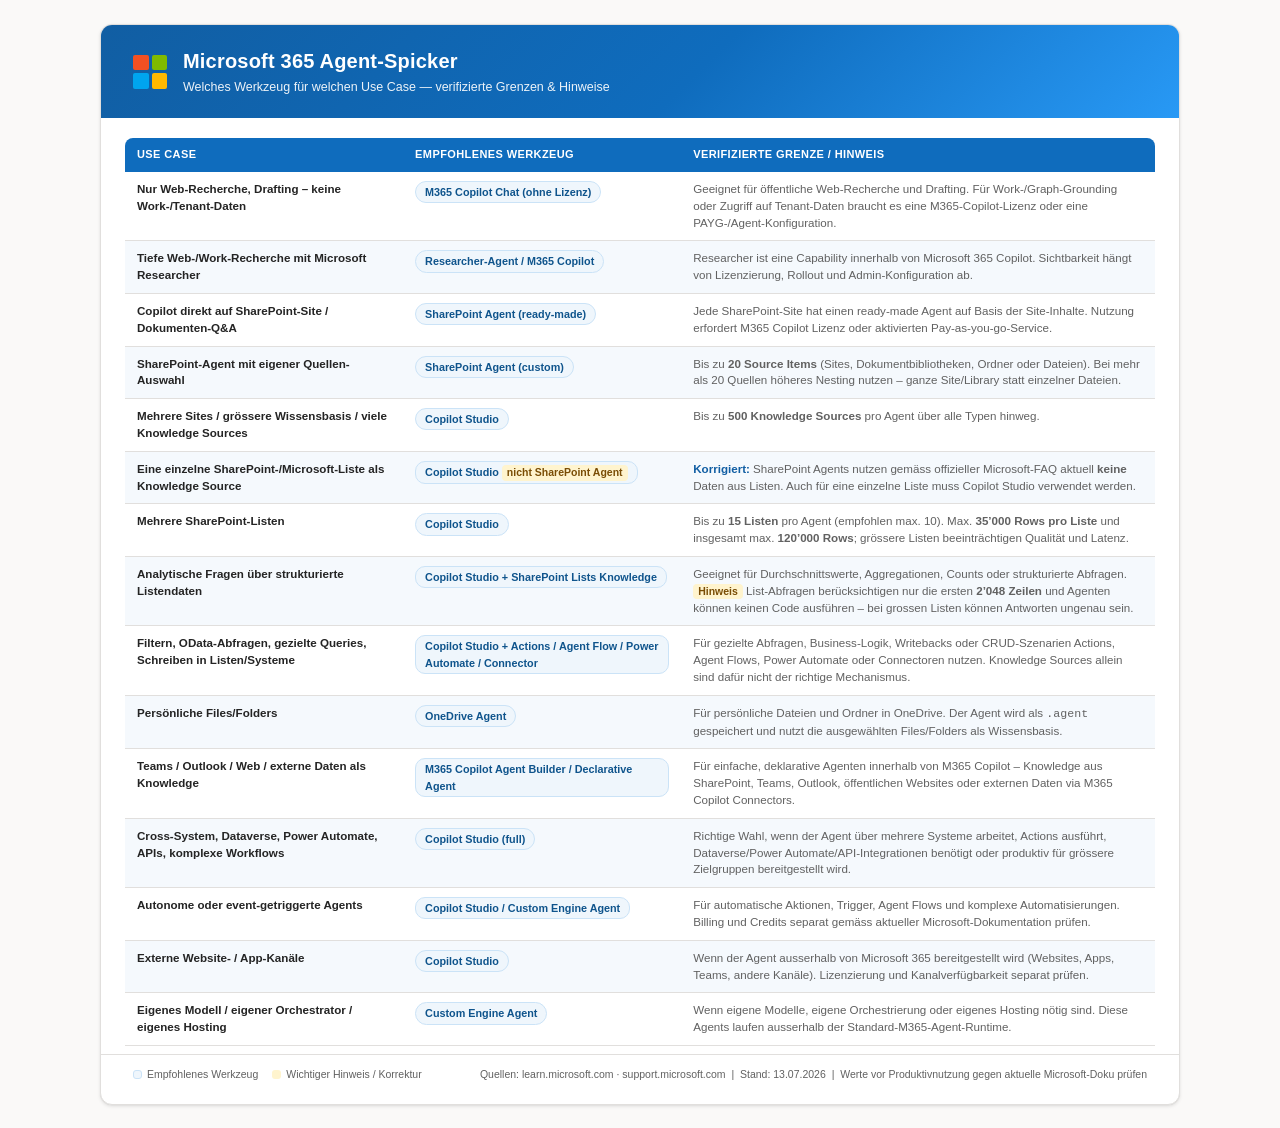
==== onepager-standalone/index.html @ e29e4cdd "Initial project setup with GitHub Pages workflow" ====
<!DOCTYPE html>
<html lang="de">
<head>
<meta charset="UTF-8">
<meta name="viewport" content="width=device-width, initial-scale=1.0">
<title>Microsoft 365 Agent-Spicker</title>
<style>
  :root {
    --brand:        #0F6CBD;  /* Fluent 2 brand */
    --brand-dark:   #115EA3;
    --brand-2:      #2899F5;
    --ink:          #242424;
    --ink-soft:     #616161;
    --line:         #E1DFDD;
    --zebra:        #F5F9FD;
    --bg:           #FAF9F8;
    --pill-bg:      #EFF6FC;
    --pill-ink:     #0F548C;
    --warn-bg:      #FFF4CE;
    --warn-ink:     #7A4D05;
  }

  * { box-sizing: border-box; }

  html, body {
    margin: 0;
    padding: 0;
    background: var(--bg);
    color: var(--ink);
    font-family: "Segoe UI", "Segoe UI Web (West European)", -apple-system, BlinkMacSystemFont, Roboto, "Helvetica Neue", sans-serif;
    -webkit-font-smoothing: antialiased;
    font-size: 13px;
    line-height: 1.45;
  }

  .page {
    max-width: 1080px;
    margin: 24px auto;
    background: #FFFFFF;
    border: 1px solid var(--line);
    border-radius: 12px;
    box-shadow: 0 1.6px 3.6px rgba(0,0,0,.10), 0 0.3px 0.9px rgba(0,0,0,.07);
    overflow: hidden;
  }

  /* ---------- Header ---------- */
  header {
    background: linear-gradient(135deg, var(--brand-dark) 0%, var(--brand) 55%, var(--brand-2) 100%);
    color: #fff;
    padding: 22px 32px;
    display: flex;
    align-items: center;
    gap: 16px;
  }
  .logo {
    width: 34px; height: 34px;
    display: grid;
    grid-template-columns: 1fr 1fr;
    grid-template-rows: 1fr 1fr;
    gap: 3px;
    flex: none;
  }
  .logo span { border-radius: 2px; }
  .logo span:nth-child(1){ background:#F25022; }
  .logo span:nth-child(2){ background:#7FBA00; }
  .logo span:nth-child(3){ background:#00A4EF; }
  .logo span:nth-child(4){ background:#FFB900; }
  header h1 {
    margin: 0;
    font-size: 20px;
    font-weight: 600;
    letter-spacing: .2px;
  }
  header p {
    margin: 2px 0 0;
    font-size: 12.5px;
    opacity: .92;
    font-weight: 400;
  }

  /* ---------- Table ---------- */
  .table-wrap { padding: 20px 24px 8px; }

  table {
    width: 100%;
    border-collapse: separate;
    border-spacing: 0;
    font-size: 11.6px;
  }
  thead th {
    background: var(--brand);
    color: #fff;
    text-align: left;
    font-weight: 600;
    font-size: 11px;
    text-transform: uppercase;
    letter-spacing: .4px;
    padding: 9px 12px;
    position: sticky; top: 0;
  }
  thead th:first-child { border-top-left-radius: 8px; }
  thead th:last-child  { border-top-right-radius: 8px; }

  tbody td {
    padding: 9px 12px;
    border-bottom: 1px solid var(--line);
    vertical-align: top;
  }
  tbody tr:nth-child(even) td { background: var(--zebra); }
  tbody tr:hover td { background: #EAF3FB; }

  td.usecase { font-weight: 600; color: var(--ink); width: 27%; }
  td.hint    { color: var(--ink-soft); width: 46%; }

  /* Tool badge */
  .pill {
    display: inline-block;
    background: var(--pill-bg);
    color: var(--pill-ink);
    border: 1px solid #CBE3F7;
    border-radius: 999px;
    padding: 2px 9px;
    font-size: 10.8px;
    font-weight: 600;
    line-height: 1.5;
    white-space: nowrap;
  }
  .pill.multi { white-space: normal; border-radius: 10px; }

  /* Inline note tag */
  .tag {
    display: inline-block;
    background: var(--warn-bg);
    color: var(--warn-ink);
    border-radius: 4px;
    padding: 0 5px;
    font-weight: 600;
    font-size: 10.5px;
  }
  .correction { color: var(--brand-dark); font-weight: 600; }

  /* ---------- Footer ---------- */
  footer {
    padding: 12px 32px 22px;
    color: var(--ink-soft);
    font-size: 10.5px;
    border-top: 1px solid var(--line);
    display: flex;
    justify-content: space-between;
    flex-wrap: wrap;
    gap: 8px;
  }
  footer a { color: var(--brand); text-decoration: none; }
  .legend { display: flex; gap: 14px; flex-wrap: wrap; align-items: center; }
  .legend span { display: inline-flex; align-items: center; gap: 5px; }
  .dot { width: 9px; height: 9px; border-radius: 3px; display: inline-block; }

  /* ---------- Print ---------- */
  @media print {
    html, body { background: #fff; font-size: 10px; }
    .page { margin: 0; border: none; box-shadow: none; border-radius: 0; max-width: none; }
    thead th { -webkit-print-color-adjust: exact; print-color-adjust: exact; }
    tbody tr:nth-child(even) td { -webkit-print-color-adjust: exact; print-color-adjust: exact; }
    header { -webkit-print-color-adjust: exact; print-color-adjust: exact; }
    @page { size: A4 landscape; margin: 8mm; }
    tr { page-break-inside: avoid; }
  }
</style>
</head>
<body>
  <div class="page">
    <header>
      <div class="logo"><span></span><span></span><span></span><span></span></div>
      <div>
        <h1>Microsoft 365 Agent-Spicker</h1>
        <p>Welches Werkzeug für welchen Use Case &mdash; verifizierte Grenzen &amp; Hinweise</p>
      </div>
    </header>

    <div class="table-wrap">
      <table>
        <thead>
          <tr>
            <th>Use Case</th>
            <th>Empfohlenes Werkzeug</th>
            <th>Verifizierte Grenze / Hinweis</th>
          </tr>
        </thead>
        <tbody>
          <tr>
            <td class="usecase">Nur Web-Recherche, Drafting &ndash; keine Work-/Tenant-Daten</td>
            <td><span class="pill">M365 Copilot Chat (ohne Lizenz)</span></td>
            <td class="hint">Geeignet für öffentliche Web-Recherche und Drafting. Für Work-/Graph-Grounding oder Zugriff auf Tenant-Daten braucht es eine M365-Copilot-Lizenz oder eine PAYG-/Agent-Konfiguration.</td>
          </tr>
          <tr>
            <td class="usecase">Tiefe Web-/Work-Recherche mit Microsoft Researcher</td>
            <td><span class="pill">Researcher-Agent / M365 Copilot</span></td>
            <td class="hint">Researcher ist eine Capability innerhalb von Microsoft 365 Copilot. Sichtbarkeit hängt von Lizenzierung, Rollout und Admin-Konfiguration ab.</td>
          </tr>
          <tr>
            <td class="usecase">Copilot direkt auf SharePoint-Site / Dokumenten-Q&amp;A</td>
            <td><span class="pill">SharePoint Agent (ready-made)</span></td>
            <td class="hint">Jede SharePoint-Site hat einen ready-made Agent auf Basis der Site-Inhalte. Nutzung erfordert M365 Copilot Lizenz oder aktivierten Pay-as-you-go-Service.</td>
          </tr>
          <tr>
            <td class="usecase">SharePoint-Agent mit eigener Quellen-Auswahl</td>
            <td><span class="pill">SharePoint Agent (custom)</span></td>
            <td class="hint">Bis zu <strong>20 Source Items</strong> (Sites, Dokumentbibliotheken, Ordner oder Dateien). Bei mehr als 20 Quellen höheres Nesting nutzen &ndash; ganze Site/Library statt einzelner Dateien.</td>
          </tr>
          <tr>
            <td class="usecase">Mehrere Sites / grössere Wissensbasis / viele Knowledge Sources</td>
            <td><span class="pill">Copilot Studio</span></td>
            <td class="hint">Bis zu <strong>500 Knowledge Sources</strong> pro Agent über alle Typen hinweg.</td>
          </tr>
          <tr>
            <td class="usecase">Eine einzelne SharePoint-/Microsoft-Liste als Knowledge Source</td>
            <td><span class="pill multi">Copilot Studio <span class="tag">nicht SharePoint Agent</span></span></td>
            <td class="hint"><span class="correction">Korrigiert:</span> SharePoint Agents nutzen gemäss offizieller Microsoft-FAQ aktuell <strong>keine</strong> Daten aus Listen. Auch für eine einzelne Liste muss Copilot Studio verwendet werden.</td>
          </tr>
          <tr>
            <td class="usecase">Mehrere SharePoint-Listen</td>
            <td><span class="pill">Copilot Studio</span></td>
            <td class="hint">Bis zu <strong>15 Listen</strong> pro Agent (empfohlen max. 10). Max. <strong>35&rsquo;000 Rows pro Liste</strong> und insgesamt max. <strong>120&rsquo;000 Rows</strong>; grössere Listen beeinträchtigen Qualität und Latenz.</td>
          </tr>
          <tr>
            <td class="usecase">Analytische Fragen über strukturierte Listendaten</td>
            <td><span class="pill multi">Copilot Studio + SharePoint Lists Knowledge</span></td>
            <td class="hint">Geeignet für Durchschnittswerte, Aggregationen, Counts oder strukturierte Abfragen. <span class="tag">Hinweis</span> List-Abfragen berücksichtigen nur die ersten <strong>2&rsquo;048 Zeilen</strong> und Agenten können keinen Code ausführen &ndash; bei grossen Listen können Antworten ungenau sein.</td>
          </tr>
          <tr>
            <td class="usecase">Filtern, OData-Abfragen, gezielte Queries, Schreiben in Listen/Systeme</td>
            <td><span class="pill multi">Copilot Studio + Actions / Agent Flow / Power Automate / Connector</span></td>
            <td class="hint">Für gezielte Abfragen, Business-Logik, Writebacks oder CRUD-Szenarien Actions, Agent Flows, Power Automate oder Connectoren nutzen. Knowledge Sources allein sind dafür nicht der richtige Mechanismus.</td>
          </tr>
          <tr>
            <td class="usecase">Persönliche Files/Folders</td>
            <td><span class="pill">OneDrive Agent</span></td>
            <td class="hint">Für persönliche Dateien und Ordner in OneDrive. Der Agent wird als <code>.agent</code> gespeichert und nutzt die ausgewählten Files/Folders als Wissensbasis.</td>
          </tr>
          <tr>
            <td class="usecase">Teams / Outlook / Web / externe Daten als Knowledge</td>
            <td><span class="pill multi">M365 Copilot Agent Builder / Declarative Agent</span></td>
            <td class="hint">Für einfache, deklarative Agenten innerhalb von M365 Copilot &ndash; Knowledge aus SharePoint, Teams, Outlook, öffentlichen Websites oder externen Daten via M365 Copilot Connectors.</td>
          </tr>
          <tr>
            <td class="usecase">Cross-System, Dataverse, Power Automate, APIs, komplexe Workflows</td>
            <td><span class="pill">Copilot Studio (full)</span></td>
            <td class="hint">Richtige Wahl, wenn der Agent über mehrere Systeme arbeitet, Actions ausführt, Dataverse/Power Automate/API-Integrationen benötigt oder produktiv für grössere Zielgruppen bereitgestellt wird.</td>
          </tr>
          <tr>
            <td class="usecase">Autonome oder event-getriggerte Agents</td>
            <td><span class="pill multi">Copilot Studio / Custom Engine Agent</span></td>
            <td class="hint">Für automatische Aktionen, Trigger, Agent Flows und komplexe Automatisierungen. Billing und Credits separat gemäss aktueller Microsoft-Dokumentation prüfen.</td>
          </tr>
          <tr>
            <td class="usecase">Externe Website- / App-Kanäle</td>
            <td><span class="pill">Copilot Studio</span></td>
            <td class="hint">Wenn der Agent ausserhalb von Microsoft 365 bereitgestellt wird (Websites, Apps, Teams, andere Kanäle). Lizenzierung und Kanalverfügbarkeit separat prüfen.</td>
          </tr>
          <tr>
            <td class="usecase">Eigenes Modell / eigener Orchestrator / eigenes Hosting</td>
            <td><span class="pill">Custom Engine Agent</span></td>
            <td class="hint">Wenn eigene Modelle, eigene Orchestrierung oder eigenes Hosting nötig sind. Diese Agents laufen ausserhalb der Standard-M365-Agent-Runtime.</td>
          </tr>
        </tbody>
      </table>
    </div>

    <footer>
      <div class="legend">
        <span><span class="dot" style="background:#EFF6FC;border:1px solid #CBE3F7;"></span>Empfohlenes Werkzeug</span>
        <span><span class="dot" style="background:#FFF4CE;"></span>Wichtiger Hinweis / Korrektur</span>
      </div>
      <div>Quellen: learn.microsoft.com &middot; support.microsoft.com &nbsp;|&nbsp; Stand: 13.07.2026 &nbsp;|&nbsp; Werte vor Produktivnutzung gegen aktuelle Microsoft-Doku prüfen</div>
    </footer>
  </div>
</body>
</html>
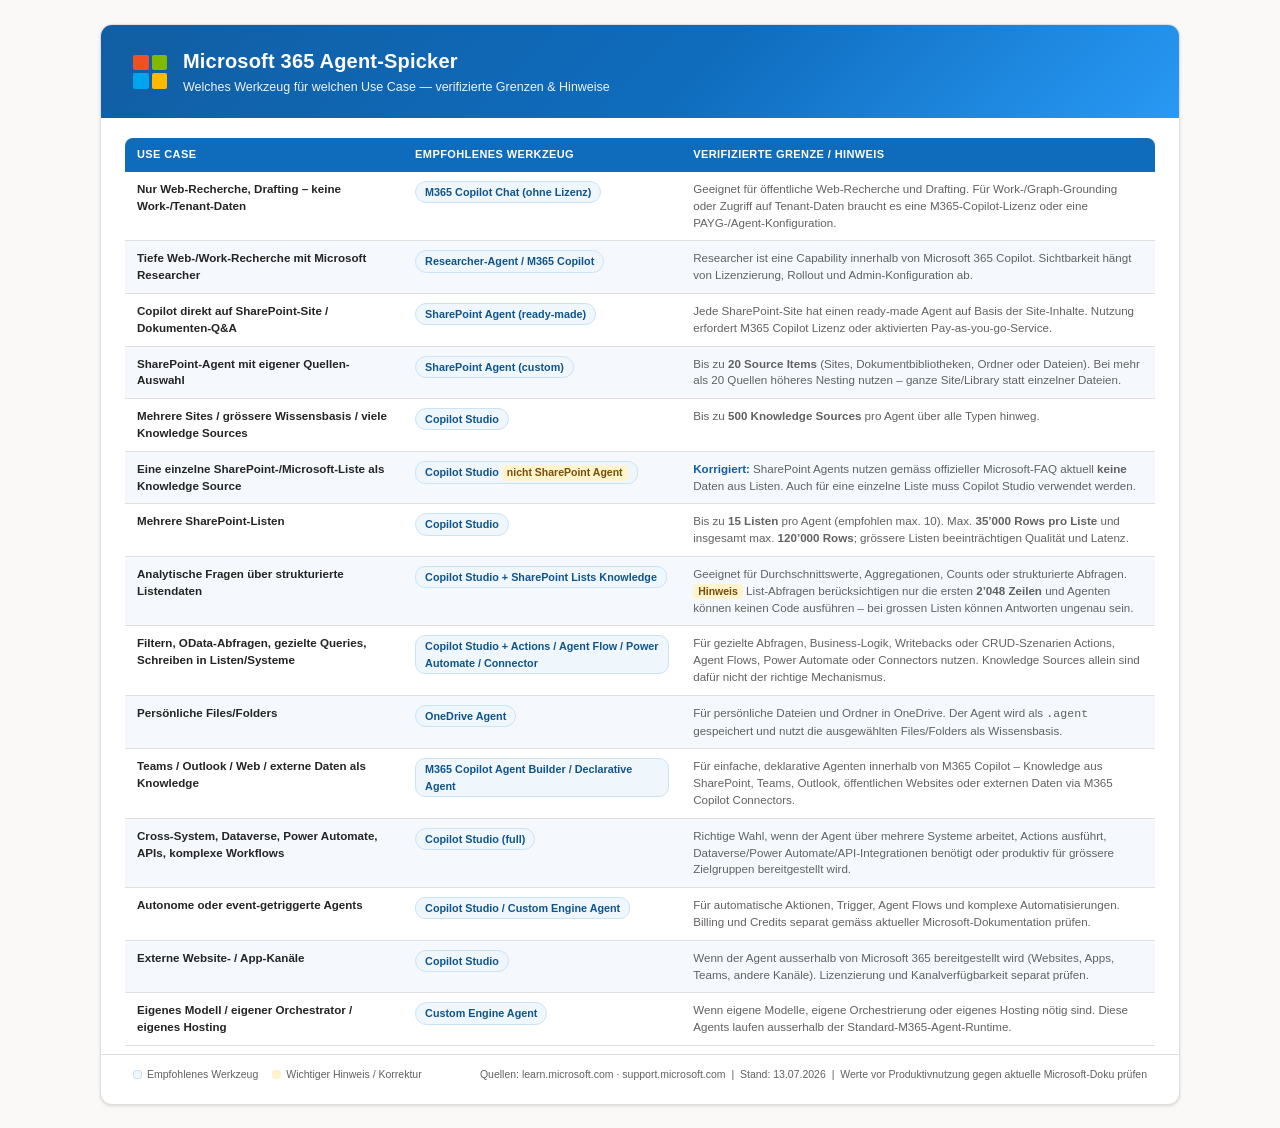
==== commit c6fb953d: "Fix HTML formatting and update hint text" ====
--- a/onepager-standalone/index.html
+++ b/onepager-standalone/index.html
@@ -230,7 +230,7 @@
           <tr>
             <td class="usecase">Filtern, OData-Abfragen, gezielte Queries, Schreiben in Listen/Systeme</td>
             <td><span class="pill multi">Copilot Studio + Actions / Agent Flow / Power Automate / Connector</span></td>
-            <td class="hint">Für gezielte Abfragen, Business-Logik, Writebacks oder CRUD-Szenarien Actions, Agent Flows, Power Automate oder Connectoren nutzen. Knowledge Sources allein sind dafür nicht der richtige Mechanismus.</td>
+            <td class="hint">Für gezielte Abfragen, Business-Logik, Writebacks oder CRUD-Szenarien Actions, Agent Flows, Power Automate oder Connectors nutzen. Knowledge Sources allein sind dafür nicht der richtige Mechanismus.</td>
           </tr>
           <tr>
             <td class="usecase">Persönliche Files/Folders</td>
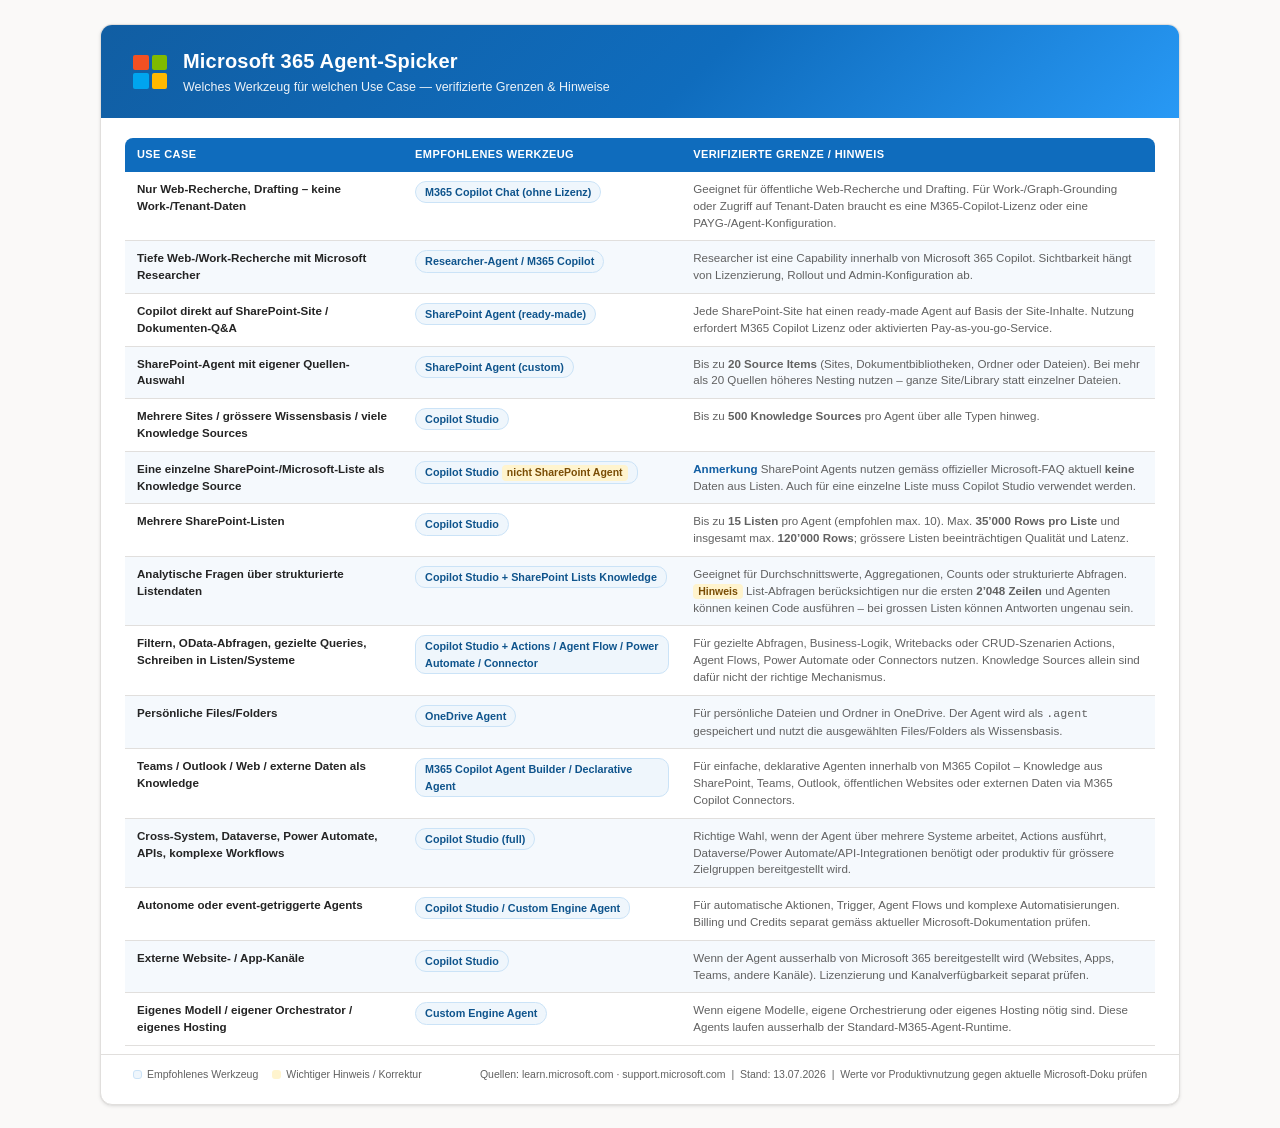
==== commit 91e7d541: "Modify hint text in SharePoint use case Updated hint text to change 'Korrigiert' to 'Anmerkung'." ====
--- a/onepager-standalone/index.html
+++ b/onepager-standalone/index.html
@@ -215,7 +215,7 @@
           <tr>
             <td class="usecase">Eine einzelne SharePoint-/Microsoft-Liste als Knowledge Source</td>
             <td><span class="pill multi">Copilot Studio <span class="tag">nicht SharePoint Agent</span></span></td>
-            <td class="hint"><span class="correction">Korrigiert:</span> SharePoint Agents nutzen gemäss offizieller Microsoft-FAQ aktuell <strong>keine</strong> Daten aus Listen. Auch für eine einzelne Liste muss Copilot Studio verwendet werden.</td>
+            <td class="hint"><span class="correction">Anmerkung</span> SharePoint Agents nutzen gemäss offizieller Microsoft-FAQ aktuell <strong>keine</strong> Daten aus Listen. Auch für eine einzelne Liste muss Copilot Studio verwendet werden.</td>
           </tr>
           <tr>
             <td class="usecase">Mehrere SharePoint-Listen</td>
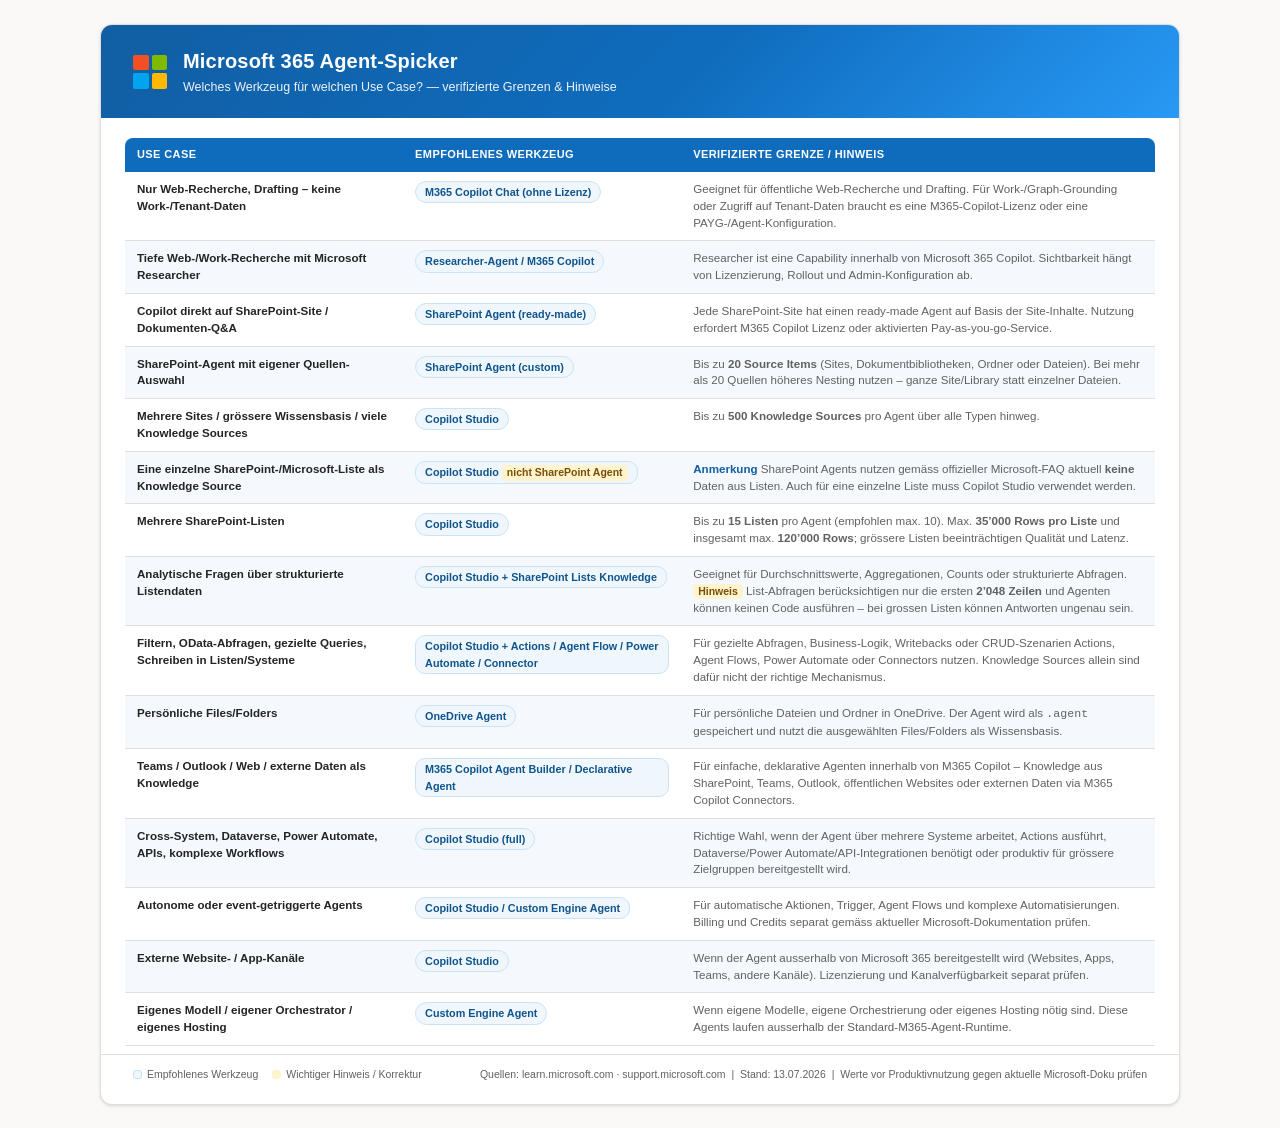
==== commit b963d79e: "Fix typo in paragraph text in index.html" ====
--- a/onepager-standalone/index.html
+++ b/onepager-standalone/index.html
@@ -173,7 +173,7 @@
       <div class="logo"><span></span><span></span><span></span><span></span></div>
       <div>
         <h1>Microsoft 365 Agent-Spicker</h1>
-        <p>Welches Werkzeug für welchen Use Case &mdash; verifizierte Grenzen &amp; Hinweise</p>
+        <p>Welches Werkzeug für welchen Use Case? &mdash; verifizierte Grenzen &amp; Hinweise</p>
       </div>
     </header>
 
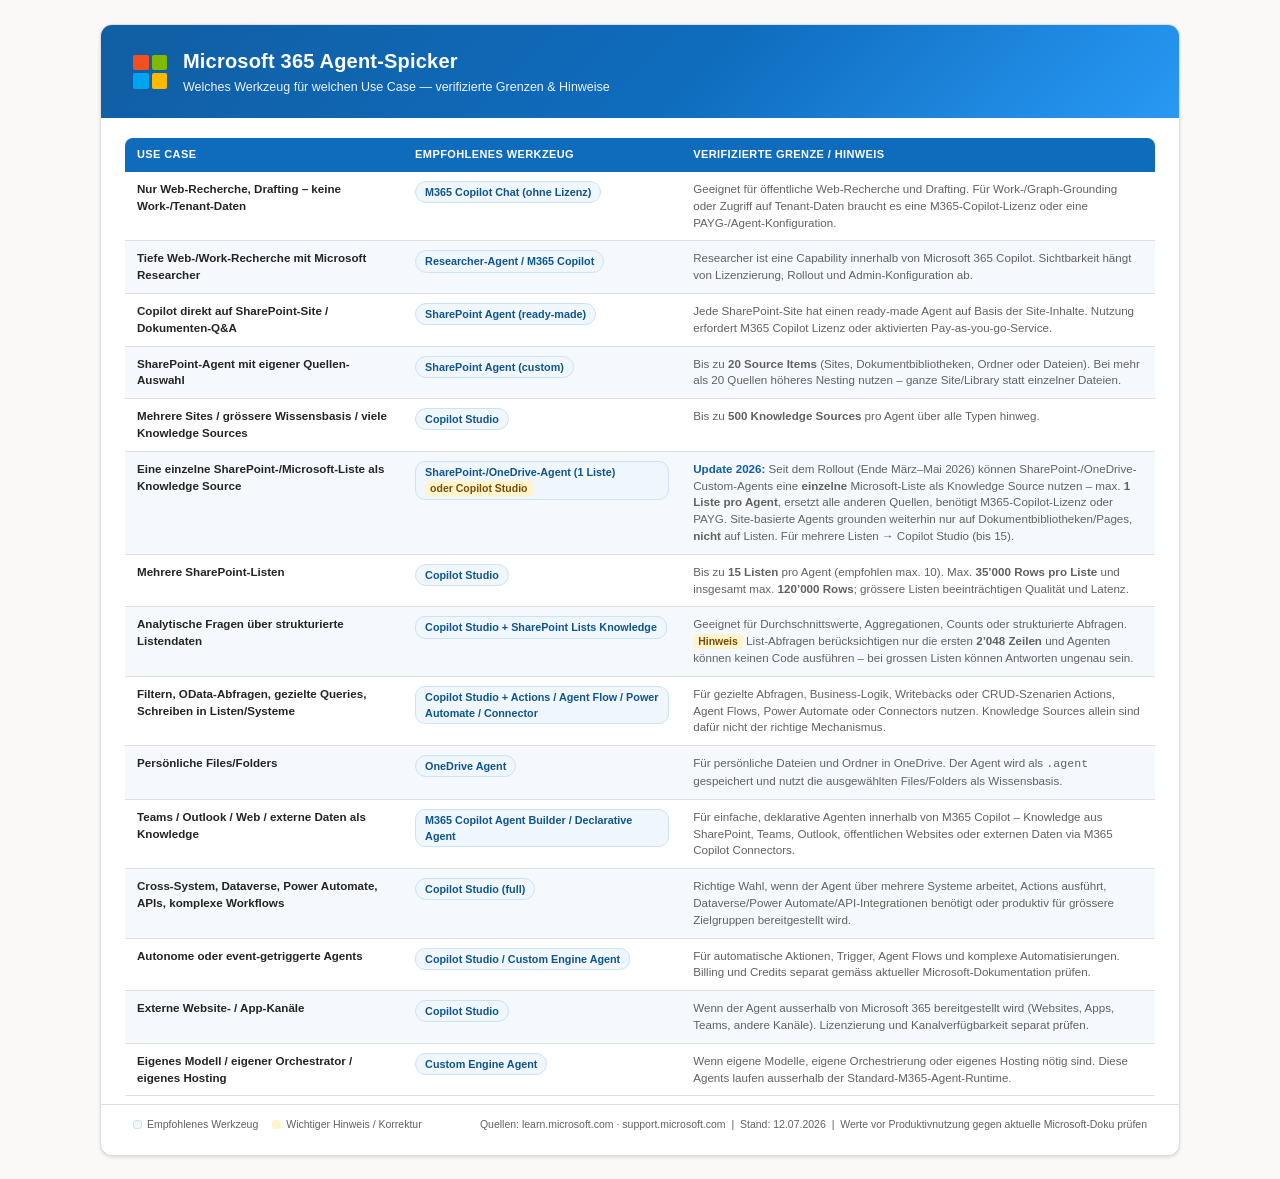
==== commit ec355f4e: "Update onepager: SharePoint-Liste als Knowledge Source aktualisiert, Stand 14.07.2026" ====
--- a/onepager-standalone/index.html
+++ b/onepager-standalone/index.html
@@ -173,7 +173,7 @@
       <div class="logo"><span></span><span></span><span></span><span></span></div>
       <div>
         <h1>Microsoft 365 Agent-Spicker</h1>
-        <p>Welches Werkzeug für welchen Use Case? &mdash; verifizierte Grenzen &amp; Hinweise</p>
+        <p>Welches Werkzeug für welchen Use Case &mdash; verifizierte Grenzen &amp; Hinweise</p>
       </div>
     </header>
 
@@ -214,8 +214,8 @@
           </tr>
           <tr>
             <td class="usecase">Eine einzelne SharePoint-/Microsoft-Liste als Knowledge Source</td>
-            <td><span class="pill multi">Copilot Studio <span class="tag">nicht SharePoint Agent</span></span></td>
-            <td class="hint"><span class="correction">Anmerkung</span> SharePoint Agents nutzen gemäss offizieller Microsoft-FAQ aktuell <strong>keine</strong> Daten aus Listen. Auch für eine einzelne Liste muss Copilot Studio verwendet werden.</td>
+            <td><span class="pill multi">SharePoint-/OneDrive-Agent (1 Liste) <span class="tag">oder Copilot Studio</span></span></td>
+            <td class="hint"><span class="correction">Update 2026:</span> Seit dem Rollout (Ende März&ndash;Mai 2026) können SharePoint-/OneDrive-Custom-Agents eine <strong>einzelne</strong> Microsoft-Liste als Knowledge Source nutzen &ndash; max. <strong>1 Liste pro Agent</strong>, ersetzt alle anderen Quellen, benötigt M365-Copilot-Lizenz oder PAYG. Site-basierte Agents grounden weiterhin nur auf Dokumentbibliotheken/Pages, <strong>nicht</strong> auf Listen. Für mehrere Listen &rarr; Copilot Studio (bis 15).</td>
           </tr>
           <tr>
             <td class="usecase">Mehrere SharePoint-Listen</td>
@@ -271,8 +271,8 @@
         <span><span class="dot" style="background:#EFF6FC;border:1px solid #CBE3F7;"></span>Empfohlenes Werkzeug</span>
         <span><span class="dot" style="background:#FFF4CE;"></span>Wichtiger Hinweis / Korrektur</span>
       </div>
-      <div>Quellen: learn.microsoft.com &middot; support.microsoft.com &nbsp;|&nbsp; Stand: 13.07.2026 &nbsp;|&nbsp; Werte vor Produktivnutzung gegen aktuelle Microsoft-Doku prüfen</div>
+      <div>Quellen: learn.microsoft.com &middot; support.microsoft.com &nbsp;|&nbsp; Stand: 12.07.2026 &nbsp;|&nbsp; Werte vor Produktivnutzung gegen aktuelle Microsoft-Doku prüfen</div>
     </footer>
   </div>
 </body>
-</html>
+</html>
